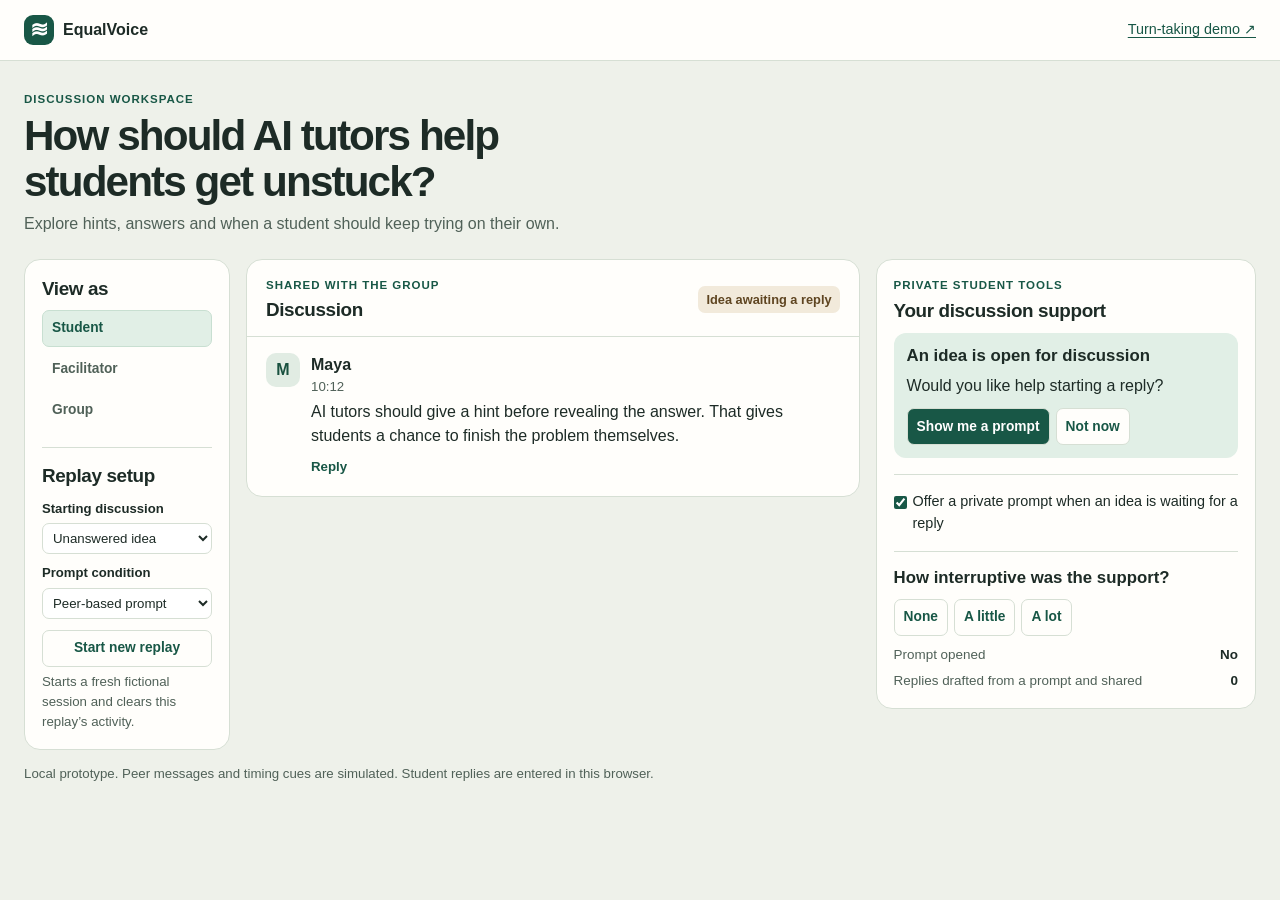
==== discussion.html @ 735eba05 "Add A1-inspired discussion workspace Replay unanswered and active discussion states, offer contextua" ====
<!doctype html>
<html lang="en">
<head>
  <meta charset="utf-8">
  <meta name="viewport" content="width=device-width, initial-scale=1">
  <meta name="theme-color" content="#eef1ea">
  <title>EqualVoice | Discussion workspace</title>
  <link rel="stylesheet" href="discussion.css">
  <script src="discussion.js" defer></script>
</head>
<body>
  <header class="topbar">
    <a class="brand" href="discussion.html"><span class="brand-mark" aria-hidden="true">≋</span> EqualVoice</a>
    <a href="index.html">Turn-taking demo <span aria-hidden="true">↗</span></a>
  </header>

  <main class="shell">
    <div class="intro">
      <p class="eyebrow">Discussion workspace</p>
      <h1>How should AI tutors help students get unstuck?</h1>
      <p class="subtitle">Explore hints, answers and when a student should keep trying on their own.</p>
    </div>

    <div class="workspace">
      <aside class="review" aria-label="Review controls">
        <h2>View as</h2>
        <nav class="views" aria-label="Discussion roles">
          <button type="button" data-view="student" aria-pressed="true">Student</button>
          <button type="button" data-view="facilitator" aria-pressed="false">Facilitator</button>
          <button type="button" data-view="group" aria-pressed="false">Group</button>
        </nav>
        <form id="replay-form">
          <h2>Replay setup</h2>
          <label for="starting-point">Starting discussion</label>
          <select id="starting-point" name="startingPoint">
            <option value="unanswered">Unanswered idea</option>
            <option value="active">Active exchange</option>
          </select>
          <label for="prompt-type">Prompt condition</label>
          <select id="prompt-type" name="promptType">
            <option value="contextual">Peer-based prompt</option>
            <option value="general">General invitation</option>
          </select>
          <button type="submit" class="button-outline">Start new replay</button>
          <p class="small">Starts a fresh fictional session and clears this replay’s activity.</p>
        </form>
      </aside>

      <section class="conversation" aria-labelledby="conversation-title">
        <header class="conversation-header">
          <div>
            <p class="eyebrow">Shared with the group</p>
            <h2 id="conversation-title">Discussion</h2>
          </div>
          <p id="discussion-state" class="state" role="status"></p>
        </header>
        <ol id="messages" class="messages" aria-label="Discussion messages"></ol>
        <div id="composer" class="composer" hidden></div>
      </section>

      <aside id="side-panel" class="side-panel" aria-labelledby="role-title" hidden></aside>
    </div>
    <p class="prototype-note">Local prototype. Peer messages and timing cues are simulated. Student replies are entered in this browser.</p>
    <div id="announcement" class="visually-hidden" role="status" aria-live="polite"></div>
  </main>
</body>
</html>
---- discussion.css ----
:root {
  font-family: 'Instrument Sans', 'Segoe UI', sans-serif;
  color: #1d2b26;
  background: #eef1ea;
  line-height: 1.5;
  --ink: #1d2b26;
  --green: #185746;
  --light-green: #e1efe6;
  --muted: #506158;
  --border: #d6dfd4;
  --paper: #fffefb;
}

* { box-sizing: border-box; }
[hidden] { display: none !important; }
body, h1, h2, h3, p { margin: 0; }
button, select, textarea { font: inherit; }
a { color: var(--green); text-underline-offset: .2em; }
button, select, textarea, a { -webkit-tap-highlight-color: transparent; }
:focus-visible { outline: 3px solid #ab5327; outline-offset: 2px; }

.topbar {
  display: flex;
  justify-content: space-between;
  align-items: center;
  gap: 14px;
  padding: 15px max(24px, calc((100% - 1260px) / 2));
  background: var(--paper);
  border-bottom: 1px solid var(--border);
}
.topbar > a:last-child { font-size: .9rem; }
.brand { display: inline-flex; align-items: center; gap: 9px; font-weight: 750; color: var(--ink); text-decoration: none; }
.brand-mark { display: grid; place-items: center; width: 30px; height: 30px; border-radius: 9px; background: var(--green); color: white; font-size: 1.4rem; line-height: 1; }
.shell { width: min(1260px, calc(100% - 48px)); margin-inline: auto; }
.intro { padding: 30px 0 23px; }
.eyebrow { font-size: .72rem; font-weight: 750; letter-spacing: .085em; text-transform: uppercase; color: var(--green); }
h1 { font-size: clamp(1.9rem, 3.3vw, 3.15rem); line-height: 1.08; letter-spacing: -.045em; max-width: 760px; margin-block: 5px 8px; text-wrap: balance; }
h2 { font-size: 1.18rem; line-height: 1.25; letter-spacing: -.02em; }
h3 { font-size: 1.05rem; line-height: 1.25; }
.subtitle, .small, .prototype-note { color: var(--muted); }
.small, .prototype-note { font-size: .83rem; }
.workspace { display: grid; grid-template-columns: 206px minmax(0, 1fr) minmax(275px, .62fr); align-items: start; gap: 16px; }
.workspace:has(.side-panel[hidden]) { grid-template-columns: 206px minmax(0, 1fr); }
.review, .conversation, .side-panel { border: 1px solid var(--border); border-radius: 16px; background: var(--paper); min-width: 0; }
.review, .side-panel { padding: 17px; }
.review h2 { margin-bottom: 9px; }
.views { display: grid; gap: 4px; }
.views button { text-align: left; background: transparent; border-color: transparent; color: var(--muted); }
.views button[aria-pressed='true'] { background: var(--light-green); border-color: #c8dfd1; color: var(--green); }
#replay-form { display: grid; gap: 5px; margin-top: 18px; padding-top: 16px; border-top: 1px solid var(--border); }
#replay-form h2 { margin-bottom: 2px; }
#replay-form label { margin-top: 4px; font-size: .82rem; font-weight: 650; }
#replay-form button { margin-top: 6px; }

.conversation-header { display: flex; align-items: center; justify-content: space-between; gap: 10px; padding: 17px 19px 15px; border-bottom: 1px solid var(--border); }
.conversation-header h2 { margin-top: 3px; }
.state { padding: 4px 8px; border-radius: 7px; background: #f2eadb; color: #5f4521; font-size: .8rem; font-weight: 650; }
.state.active { background: var(--light-green); color: var(--green); }
.messages { padding: 0 19px; margin: 0; list-style: none; }
.message { display: grid; grid-template-columns: 34px minmax(0, 1fr); gap: 11px; padding: 16px 0; border-bottom: 1px solid var(--border); }
.message:last-child { border-bottom: 0; }
.avatar { display: grid; place-items: center; width: 34px; height: 34px; border-radius: 10px; background: #e1ece3; color: #19513f; font-weight: 750; }
.avatar.L { background: #ece5f2; color: #57436a; }
.avatar.A { background: #f2e9d7; color: #6a4d23; }
.message p { overflow-wrap: anywhere; }
.message .small { display: block; }
.message .body { margin-top: 3px; white-space: pre-wrap; }
.message .reply-link { margin-top: 6px; padding: 2px 0; border: 0; background: transparent; color: var(--green); min-height: 26px; font-size: .83rem; }

.side-panel .eyebrow { margin-bottom: 4px; }
.side-panel h2 { margin-bottom: 11px; }
.side-panel p + p, .side-panel h3 + p { margin-top: 7px; }
.side-panel section + section { margin-top: 16px; padding-top: 16px; border-top: 1px solid var(--border); }
.invitation { padding: 13px; background: var(--light-green); border-radius: 12px; }
blockquote { margin: 10px 0; padding: 8px 10px; border-left: 3px solid #7f9f8d; background: #eef3eb; border-radius: 0 6px 6px 0; }
blockquote p { overflow-wrap: anywhere; white-space: pre-wrap; }
blockquote cite { display: block; margin-top: 3px; font-style: normal; font-size: .79rem; color: var(--muted); }
.actions { display: flex; align-items: center; gap: 6px; flex-wrap: wrap; margin-top: 10px; }
.preference { display: flex; align-items: flex-start; gap: 6px; font-size: .9rem; }
.preference input { accent-color: var(--green); margin: 5px 0 0; }
.composer { padding: 13px 19px 17px; border-top: 1px solid var(--border); background: #f9faf5; border-radius: 0 0 16px 16px; }
.composer label { display: block; font-weight: 650; margin-bottom: 5px; }
.composer textarea { margin-block: 7px 1px; min-height: 100px; width: 100%; resize: vertical; display: block; padding: 8px; }
.composer select { width: auto; max-width: 100%; }
button, select, textarea { border: 1px solid var(--border); border-radius: 7px; }
button { min-height: 37px; cursor: pointer; padding: 5px 9px; background: var(--green); color: white; font-size: .86rem; font-weight: 650; }
button:hover:not(:disabled) { filter: brightness(.91); }
button:disabled { cursor: default; color: var(--muted); background: #e8ebe6; }
.button-outline { background: var(--paper); color: var(--green); }
select { padding: 6px; width: 100%; background: white; color: var(--ink); font-size: .83rem; }
.metrics { display: grid; gap: 6px; padding: 0; margin: 9px 0 0; }
.metrics div { display: flex; justify-content: space-between; gap: 7px; font-size: .84rem; }
.metrics dt { color: var(--muted); }
.metrics dd { text-align: right; margin: 0; font-weight: 650; }
.prototype-note { margin-block: 14px 24px; }
.visually-hidden { position: absolute; width: 1px; height: 1px; clip-path: inset(50%); overflow: hidden; }

@media (max-width: 1020px) {
  .workspace { grid-template-columns: minmax(0, 1fr) minmax(255px, .7fr); }
  .workspace:has(.side-panel[hidden]) { grid-template-columns: minmax(0, 1fr); }
  .review { grid-column: 1 / -1; display: grid; grid-template-columns: 1fr 1.6fr; gap: 2px 17px; }
  .review h2 { grid-column: 1; }
  .views { grid-column: 1; grid-row: 2; display: flex; flex-wrap: wrap; align-content: flex-start; }
  #replay-form { grid-column: 2; grid-row: 1 / 3; margin: 0; padding: 0; border: 0; }
}
@media (max-width: 665px) {
  .shell { width: calc(100% - 24px); }
  .topbar { padding-inline: 12px; }
  .intro { padding-block: 22px 16px; }
  .workspace, .workspace:has(.side-panel[hidden]) { grid-template-columns: minmax(0, 1fr); }
  .review { display: block; }
  #replay-form { margin-top: 12px; padding-top: 12px; border-top: 1px solid var(--border); }
  .conversation-header, .messages, .composer { padding-inline: 13px; }
}
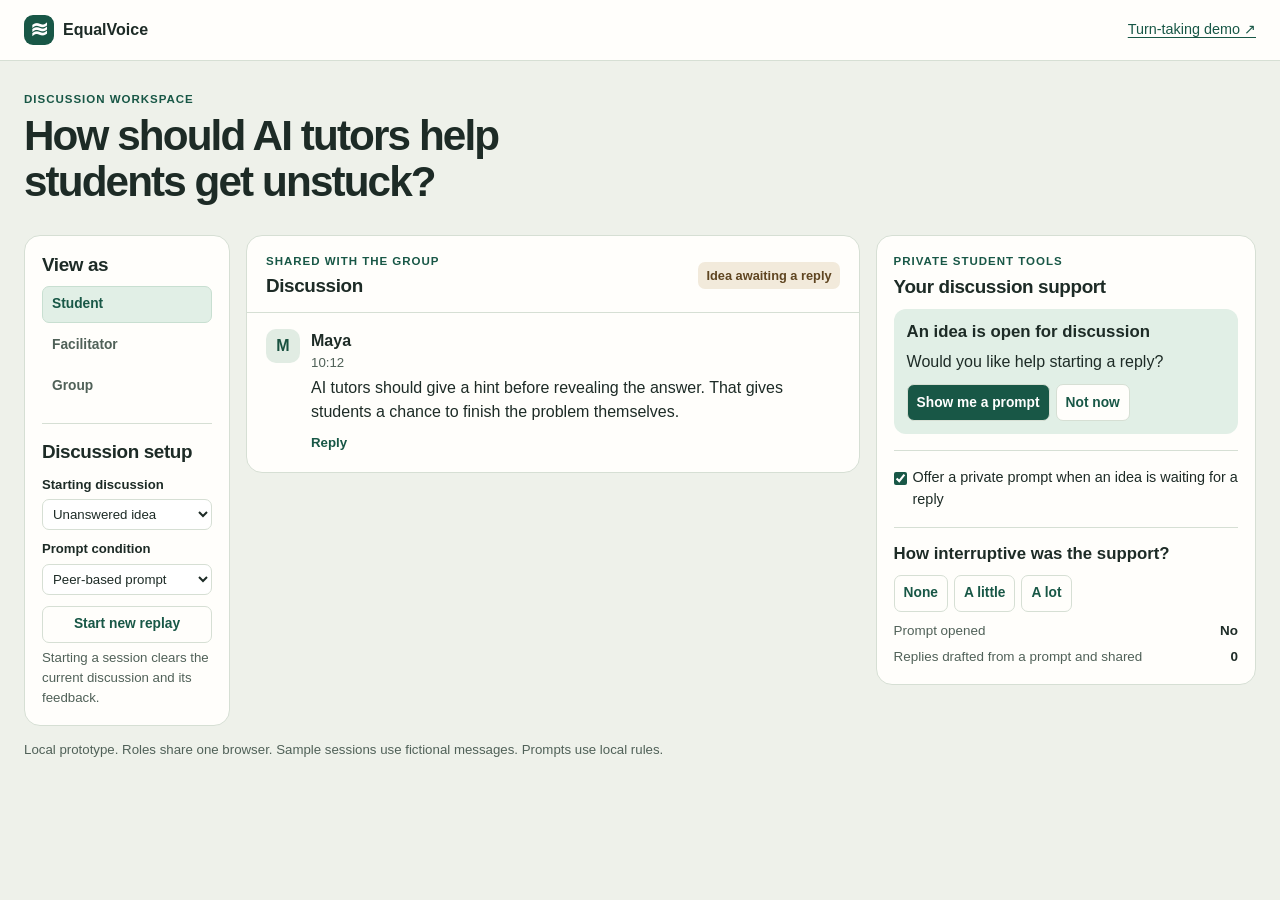
==== commit 4aa8f66f: "Support custom EqualVoice discussions Let reviewers supply a topic, participant posts and linked rep" ====
--- a/discussion.html
+++ b/discussion.html
@@ -17,8 +17,7 @@
   <main class="shell">
     <div class="intro">
       <p class="eyebrow">Discussion workspace</p>
-      <h1>How should AI tutors help students get unstuck?</h1>
-      <p class="subtitle">Explore hints, answers and when a student should keep trying on their own.</p>
+      <h1 id="discussion-topic">How should AI tutors help students get unstuck?</h1>
     </div>
 
     <div class="workspace">
@@ -30,19 +29,24 @@
           <button type="button" data-view="group" aria-pressed="false">Group</button>
         </nav>
         <form id="replay-form">
-          <h2>Replay setup</h2>
+          <h2>Discussion setup</h2>
           <label for="starting-point">Starting discussion</label>
           <select id="starting-point" name="startingPoint">
             <option value="unanswered">Unanswered idea</option>
             <option value="active">Active exchange</option>
+            <option value="custom">Custom discussion</option>
           </select>
+          <div id="custom-setup" hidden>
+            <label for="custom-topic">Discussion topic</label>
+            <input id="custom-topic" name="topic" type="text" maxlength="120" placeholder="Enter a topic" disabled>
+          </div>
           <label for="prompt-type">Prompt condition</label>
           <select id="prompt-type" name="promptType">
             <option value="contextual">Peer-based prompt</option>
             <option value="general">General invitation</option>
           </select>
-          <button type="submit" class="button-outline">Start new replay</button>
-          <p class="small">Starts a fresh fictional session and clears this replay’s activity.</p>
+          <button id="start-discussion" type="submit" class="button-outline">Start new replay</button>
+          <p class="small">Starting a session clears the current discussion and its feedback.</p>
         </form>
       </aside>
 
@@ -55,12 +59,13 @@
           <p id="discussion-state" class="state" role="status"></p>
         </header>
         <ol id="messages" class="messages" aria-label="Discussion messages"></ol>
+        <p id="empty-discussion" class="empty-discussion" hidden>Discussion posts will appear here.</p>
         <div id="composer" class="composer" hidden></div>
       </section>
 
       <aside id="side-panel" class="side-panel" aria-labelledby="role-title" hidden></aside>
     </div>
-    <p class="prototype-note">Local prototype. Peer messages and timing cues are simulated. Student replies are entered in this browser.</p>
+    <p class="prototype-note">Local prototype. Roles share one browser. Sample sessions use fictional messages. Prompts use local rules.</p>
     <div id="announcement" class="visually-hidden" role="status" aria-live="polite"></div>
   </main>
 </body>
--- a/discussion.css
+++ b/discussion.css
@@ -14,7 +14,7 @@
 * { box-sizing: border-box; }
 [hidden] { display: none !important; }
 body, h1, h2, h3, p { margin: 0; }
-button, select, textarea { font: inherit; }
+button, input, select, textarea { font: inherit; }
 a { color: var(--green); text-underline-offset: .2em; }
 button, select, textarea, a { -webkit-tap-highlight-color: transparent; }
 :focus-visible { outline: 3px solid #ab5327; outline-offset: 2px; }
@@ -34,10 +34,10 @@
 .shell { width: min(1260px, calc(100% - 48px)); margin-inline: auto; }
 .intro { padding: 30px 0 23px; }
 .eyebrow { font-size: .72rem; font-weight: 750; letter-spacing: .085em; text-transform: uppercase; color: var(--green); }
-h1 { font-size: clamp(1.9rem, 3.3vw, 3.15rem); line-height: 1.08; letter-spacing: -.045em; max-width: 760px; margin-block: 5px 8px; text-wrap: balance; }
+h1 { font-size: clamp(1.9rem, 3.3vw, 3.15rem); line-height: 1.08; letter-spacing: -.045em; max-width: 760px; margin-block: 5px 8px; text-wrap: balance; overflow-wrap: anywhere; }
 h2 { font-size: 1.18rem; line-height: 1.25; letter-spacing: -.02em; }
 h3 { font-size: 1.05rem; line-height: 1.25; }
-.subtitle, .small, .prototype-note { color: var(--muted); }
+.small, .prototype-note { color: var(--muted); }
 .small, .prototype-note { font-size: .83rem; }
 .workspace { display: grid; grid-template-columns: 206px minmax(0, 1fr) minmax(275px, .62fr); align-items: start; gap: 16px; }
 .workspace:has(.side-panel[hidden]) { grid-template-columns: 206px minmax(0, 1fr); }
@@ -51,12 +51,17 @@
 #replay-form h2 { margin-bottom: 2px; }
 #replay-form label { margin-top: 4px; font-size: .82rem; font-weight: 650; }
 #replay-form button { margin-top: 6px; }
+#custom-setup, .peer-form { display: grid; gap: 6px; }
+.peer-form { margin-top: 12px; }
+.peer-form label { font-size: .83rem; font-weight: 650; }
+.peer-form textarea { resize: vertical; min-height: 85px; }
 
 .conversation-header { display: flex; align-items: center; justify-content: space-between; gap: 10px; padding: 17px 19px 15px; border-bottom: 1px solid var(--border); }
 .conversation-header h2 { margin-top: 3px; }
 .state { padding: 4px 8px; border-radius: 7px; background: #f2eadb; color: #5f4521; font-size: .8rem; font-weight: 650; }
 .state.active { background: var(--light-green); color: var(--green); }
 .messages { padding: 0 19px; margin: 0; list-style: none; }
+.empty-discussion { padding: 18px 19px; color: var(--muted); }
 .message { display: grid; grid-template-columns: 34px minmax(0, 1fr); gap: 11px; padding: 16px 0; border-bottom: 1px solid var(--border); }
 .message:last-child { border-bottom: 0; }
 .avatar { display: grid; place-items: center; width: 34px; height: 34px; border-radius: 10px; background: #e1ece3; color: #19513f; font-weight: 750; }
@@ -82,12 +87,12 @@
 .composer label { display: block; font-weight: 650; margin-bottom: 5px; }
 .composer textarea { margin-block: 7px 1px; min-height: 100px; width: 100%; resize: vertical; display: block; padding: 8px; }
 .composer select { width: auto; max-width: 100%; }
-button, select, textarea { border: 1px solid var(--border); border-radius: 7px; }
+button, input, select, textarea { border: 1px solid var(--border); border-radius: 7px; }
 button { min-height: 37px; cursor: pointer; padding: 5px 9px; background: var(--green); color: white; font-size: .86rem; font-weight: 650; }
 button:hover:not(:disabled) { filter: brightness(.91); }
 button:disabled { cursor: default; color: var(--muted); background: #e8ebe6; }
 .button-outline { background: var(--paper); color: var(--green); }
-select { padding: 6px; width: 100%; background: white; color: var(--ink); font-size: .83rem; }
+select, input[type='text'], .peer-form textarea { padding: 6px; width: 100%; background: white; color: var(--ink); font-size: .83rem; }
 .metrics { display: grid; gap: 6px; padding: 0; margin: 9px 0 0; }
 .metrics div { display: flex; justify-content: space-between; gap: 7px; font-size: .84rem; }
 .metrics dt { color: var(--muted); }
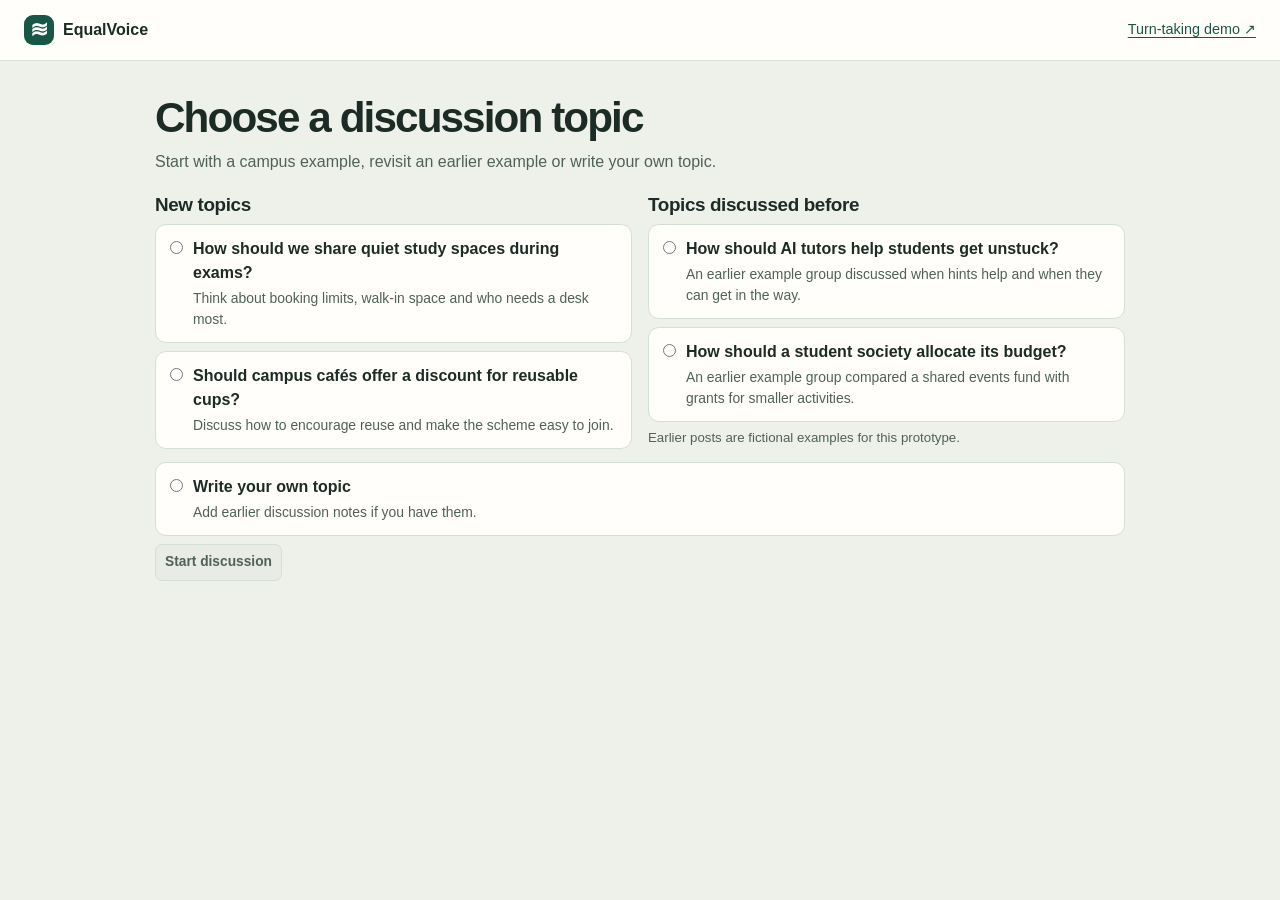
==== commit 44d16e0e: "Choose a discussion topic before starting a session Offer fresh topics, fictional earlier examples, " ====
--- a/discussion.html
+++ b/discussion.html
@@ -6,66 +6,106 @@
   <meta name="theme-color" content="#eef1ea">
   <title>EqualVoice | Discussion workspace</title>
   <link rel="stylesheet" href="discussion.css">
+  <script src="discussion-topics.js" defer></script>
   <script src="discussion.js" defer></script>
 </head>
 <body>
   <header class="topbar">
-    <a class="brand" href="discussion.html"><span class="brand-mark" aria-hidden="true">≋</span> EqualVoice</a>
+    <span class="brand"><span class="brand-mark" aria-hidden="true">≋</span> EqualVoice</span>
     <a href="index.html">Turn-taking demo <span aria-hidden="true">↗</span></a>
   </header>
 
   <main class="shell">
-    <div class="intro">
-      <p class="eyebrow">Discussion workspace</p>
-      <h1 id="discussion-topic">How should AI tutors help students get unstuck?</h1>
-    </div>
+    <section id="discussion-setup" aria-labelledby="setup-title">
+      <div class="intro">
+        <h1 id="setup-title">Choose a discussion topic</h1>
+        <p>Start with a campus example, revisit an earlier example or write your own topic.</p>
+      </div>
+      <form id="replay-form">
+        <fieldset class="topic-picker">
+          <legend class="visually-hidden">Discussion topic</legend>
+          <div class="topic-groups">
+            <div class="topic-group">
+              <h2>New topics</h2>
+              <div id="new-topics" class="topic-options"></div>
+            </div>
+            <div class="topic-group">
+              <h2>Topics discussed before</h2>
+              <div id="previous-topics" class="topic-options"></div>
+              <p class="small">Earlier posts are fictional examples for this prototype.</p>
+            </div>
+          </div>
+          <label class="topic-card custom-card">
+            <input type="radio" name="topicChoice" value="custom" required>
+            <span><strong>Write your own topic</strong><span>Add earlier discussion notes if you have them.</span></span>
+          </label>
+        </fieldset>
+        <div id="custom-setup" class="setup-fields" hidden>
+          <label for="custom-topic">Your discussion topic</label>
+          <input id="custom-topic" name="customTopic" type="text" maxlength="120" placeholder="Enter a topic" disabled>
+          <label for="prior-notes">Earlier discussion notes <span class="small">(optional)</span></label>
+          <textarea id="prior-notes" name="priorNotes" rows="3" maxlength="1600" placeholder="Paste a short recap for the group" disabled></textarea>
+        </div>
+        <div id="session-options" class="setup-options" hidden>
+          <div class="setup-fields" id="starting-point-field">
+            <label for="starting-point">Start the discussion</label>
+            <select id="starting-point" name="startingPoint">
+              <option value="empty">With no posts yet</option>
+              <option value="unanswered">With one example idea</option>
+              <option value="active">With an example idea and replies</option>
+            </select>
+          </div>
+          <div class="setup-fields">
+            <label for="prompt-type">Private prompt style</label>
+            <select id="prompt-type" name="promptType">
+              <option value="contextual">Help respond to a peer’s idea</option>
+              <option value="general">Ask for any contribution</option>
+            </select>
+          </div>
+        </div>
+        <div class="setup-footer">
+          <button id="start-discussion" type="submit" disabled>Start discussion</button>
+          <button type="button" data-action="return-to-discussion" class="button-outline" hidden>Back to current discussion</button>
+          <p id="reset-notice" class="small" hidden>Starting a discussion replaces the current session, including drafts and feedback.</p>
+        </div>
+      </form>
+    </section>
 
-    <div class="workspace">
-      <aside class="review" aria-label="Review controls">
-        <h2>View as</h2>
+    <section id="discussion-session" aria-labelledby="discussion-topic" hidden>
+      <div class="intro session-intro">
+        <div><p class="eyebrow">Current discussion</p><h1 id="discussion-topic"></h1></div>
+        <button type="button" data-action="change-topic" class="button-outline">Change topic</button>
+      </div>
+      <div class="role-bar">
+        <p class="small">View as</p>
         <nav class="views" aria-label="Discussion roles">
           <button type="button" data-view="student" aria-pressed="true">Student</button>
           <button type="button" data-view="facilitator" aria-pressed="false">Facilitator</button>
-          <button type="button" data-view="group" aria-pressed="false">Group</button>
+          <button type="button" data-view="group" aria-pressed="false">Group display</button>
         </nav>
-        <form id="replay-form">
-          <h2>Discussion setup</h2>
-          <label for="starting-point">Starting discussion</label>
-          <select id="starting-point" name="startingPoint">
-            <option value="unanswered">Unanswered idea</option>
-            <option value="active">Active exchange</option>
-            <option value="custom">Custom discussion</option>
-          </select>
-          <div id="custom-setup" hidden>
-            <label for="custom-topic">Discussion topic</label>
-            <input id="custom-topic" name="topic" type="text" maxlength="120" placeholder="Enter a topic" disabled>
-          </div>
-          <label for="prompt-type">Prompt condition</label>
-          <select id="prompt-type" name="promptType">
-            <option value="contextual">Peer-based prompt</option>
-            <option value="general">General invitation</option>
-          </select>
-          <button id="start-discussion" type="submit" class="button-outline">Start new replay</button>
-          <p class="small">Starting a session clears the current discussion and its feedback.</p>
-        </form>
-      </aside>
+      </div>
 
-      <section class="conversation" aria-labelledby="conversation-title">
-        <header class="conversation-header">
-          <div>
-            <p class="eyebrow">Shared with the group</p>
-            <h2 id="conversation-title">Discussion</h2>
-          </div>
-          <p id="discussion-state" class="state" role="status"></p>
-        </header>
-        <ol id="messages" class="messages" aria-label="Discussion messages"></ol>
-        <p id="empty-discussion" class="empty-discussion" hidden>Discussion posts will appear here.</p>
-        <div id="composer" class="composer" hidden></div>
-      </section>
-
-      <aside id="side-panel" class="side-panel" aria-labelledby="role-title" hidden></aside>
-    </div>
-    <p class="prototype-note">Local prototype. Roles share one browser. Sample sessions use fictional messages. Prompts use local rules.</p>
+      <div class="workspace">
+        <section class="conversation" aria-labelledby="conversation-title">
+          <header class="conversation-header">
+            <div>
+              <p class="eyebrow">Shared with the group</p>
+              <h2 id="conversation-title">Discussion</h2>
+            </div>
+            <p id="discussion-state" class="state" role="status"></p>
+          </header>
+          <details class="prior-notes" id="discussion-notes" hidden>
+            <summary>Earlier discussion notes</summary>
+            <p id="notes-text"></p>
+          </details>
+          <ol id="messages" class="messages" aria-label="Discussion messages"></ol>
+          <p id="empty-discussion" class="empty-discussion" hidden>Use Facilitator to add the first participant’s idea.</p>
+          <div id="composer" class="composer" hidden></div>
+        </section>
+        <aside id="side-panel" class="side-panel" aria-labelledby="role-title" hidden></aside>
+      </div>
+      <p class="prototype-note">Local prototype. Roles share one browser. Example posts are fictional. Prompts use local rules.</p>
+    </section>
     <div id="announcement" class="visually-hidden" role="status" aria-live="polite"></div>
   </main>
 </body>
--- a/discussion.css
+++ b/discussion.css
@@ -29,37 +29,59 @@
   border-bottom: 1px solid var(--border);
 }
 .topbar > a:last-child { font-size: .9rem; }
-.brand { display: inline-flex; align-items: center; gap: 9px; font-weight: 750; color: var(--ink); text-decoration: none; }
+.brand { display: inline-flex; align-items: center; gap: 9px; font-weight: 750; color: var(--ink); }
 .brand-mark { display: grid; place-items: center; width: 30px; height: 30px; border-radius: 9px; background: var(--green); color: white; font-size: 1.4rem; line-height: 1; }
 .shell { width: min(1260px, calc(100% - 48px)); margin-inline: auto; }
-.intro { padding: 30px 0 23px; }
+.intro { padding: 29px 0 19px; }
+.intro > p { color: var(--muted); margin-top: 9px; }
 .eyebrow { font-size: .72rem; font-weight: 750; letter-spacing: .085em; text-transform: uppercase; color: var(--green); }
 h1 { font-size: clamp(1.9rem, 3.3vw, 3.15rem); line-height: 1.08; letter-spacing: -.045em; max-width: 760px; margin-block: 5px 8px; text-wrap: balance; overflow-wrap: anywhere; }
 h2 { font-size: 1.18rem; line-height: 1.25; letter-spacing: -.02em; }
 h3 { font-size: 1.05rem; line-height: 1.25; }
 .small, .prototype-note { color: var(--muted); }
 .small, .prototype-note { font-size: .83rem; }
-.workspace { display: grid; grid-template-columns: 206px minmax(0, 1fr) minmax(275px, .62fr); align-items: start; gap: 16px; }
-.workspace:has(.side-panel[hidden]) { grid-template-columns: 206px minmax(0, 1fr); }
-.review, .conversation, .side-panel { border: 1px solid var(--border); border-radius: 16px; background: var(--paper); min-width: 0; }
-.review, .side-panel { padding: 17px; }
-.review h2 { margin-bottom: 9px; }
-.views { display: grid; gap: 4px; }
-.views button { text-align: left; background: transparent; border-color: transparent; color: var(--muted); }
+#discussion-setup { max-width: 970px; margin: 0 auto 24px; }
+.topic-picker { padding: 0; margin: 0; border: 0; min-width: 0; }
+.topic-groups { display: grid; grid-template-columns: repeat(2, minmax(0, 1fr)); gap: 16px; }
+.topic-group { min-width: 0; }
+.topic-group h2 { margin-bottom: 8px; }
+.topic-group > p { margin-top: 6px; }
+.topic-options { display: grid; gap: 8px; }
+.topic-card { display: flex; align-items: flex-start; gap: 10px; padding: 12px 14px; border-radius: 11px; border: 1px solid var(--border); background: var(--paper); cursor: pointer; }
+.topic-card > input { margin: 4px 0 0; flex: 0 0 auto; accent-color: var(--green); }
+.topic-card > span { display: grid; gap: 3px; }
+.topic-card > span > span { font-size: .87rem; color: var(--muted); }
+.topic-card:hover { border-color: #82a596; }
+.topic-card:has(input:checked) { border-color: var(--green); background: var(--light-green); }
+.custom-card { margin-top: 13px; }
+.setup-options { display: grid; grid-template-columns: repeat(2, minmax(0, 1fr)); gap: 10px 16px; padding: 12px 0; }
+.setup-fields, .peer-form { display: grid; gap: 6px; }
+.setup-fields label, .peer-form label { font-size: .87rem; font-weight: 650; }
+#custom-setup { margin-top: 11px; }
+#prior-notes { resize: vertical; }
+.setup-footer { display: flex; align-items: center; flex-wrap: wrap; gap: 8px; margin-top: 8px; }
+.setup-footer > p { flex-basis: 100%; }
+
+.session-intro { display: flex; align-items: flex-start; justify-content: space-between; gap: 15px; }
+.session-intro > button { flex: 0 0 auto; }
+.role-bar { display: flex; align-items: center; flex-wrap: wrap; gap: 8px; margin-bottom: 11px; }
+.views { display: flex; flex-wrap: wrap; gap: 4px; }
+.views button { background: var(--paper); color: var(--muted); }
 .views button[aria-pressed='true'] { background: var(--light-green); border-color: #c8dfd1; color: var(--green); }
-#replay-form { display: grid; gap: 5px; margin-top: 18px; padding-top: 16px; border-top: 1px solid var(--border); }
-#replay-form h2 { margin-bottom: 2px; }
-#replay-form label { margin-top: 4px; font-size: .82rem; font-weight: 650; }
-#replay-form button { margin-top: 6px; }
-#custom-setup, .peer-form { display: grid; gap: 6px; }
+.workspace { display: grid; grid-template-columns: minmax(0, 1fr) minmax(280px, .53fr); align-items: start; gap: 16px; }
+.workspace:has(.side-panel[hidden]) { grid-template-columns: minmax(0, 1fr); }
+.conversation, .side-panel { border: 1px solid var(--border); border-radius: 16px; background: var(--paper); min-width: 0; }
+.side-panel { padding: 17px; }
 .peer-form { margin-top: 12px; }
-.peer-form label { font-size: .83rem; font-weight: 650; }
 .peer-form textarea { resize: vertical; min-height: 85px; }
 
 .conversation-header { display: flex; align-items: center; justify-content: space-between; gap: 10px; padding: 17px 19px 15px; border-bottom: 1px solid var(--border); }
 .conversation-header h2 { margin-top: 3px; }
 .state { padding: 4px 8px; border-radius: 7px; background: #f2eadb; color: #5f4521; font-size: .8rem; font-weight: 650; }
 .state.active { background: var(--light-green); color: var(--green); }
+.prior-notes { padding: 10px 19px; background: #f5f5ed; border-bottom: 1px solid var(--border); font-size: .9rem; }
+.prior-notes summary { cursor: pointer; font-weight: 650; }
+.prior-notes p { padding-top: 6px; white-space: pre-wrap; overflow-wrap: anywhere; }
 .messages { padding: 0 19px; margin: 0; list-style: none; }
 .empty-discussion { padding: 18px 19px; color: var(--muted); }
 .message { display: grid; grid-template-columns: 34px minmax(0, 1fr); gap: 11px; padding: 16px 0; border-bottom: 1px solid var(--border); }
@@ -92,7 +114,7 @@
 button:hover:not(:disabled) { filter: brightness(.91); }
 button:disabled { cursor: default; color: var(--muted); background: #e8ebe6; }
 .button-outline { background: var(--paper); color: var(--green); }
-select, input[type='text'], .peer-form textarea { padding: 6px; width: 100%; background: white; color: var(--ink); font-size: .83rem; }
+select, input[type='text'], .peer-form textarea, #prior-notes { padding: 7px; width: 100%; background: white; color: var(--ink); font-size: .88rem; }
 .metrics { display: grid; gap: 6px; padding: 0; margin: 9px 0 0; }
 .metrics div { display: flex; justify-content: space-between; gap: 7px; font-size: .84rem; }
 .metrics dt { color: var(--muted); }
@@ -100,20 +122,11 @@
 .prototype-note { margin-block: 14px 24px; }
 .visually-hidden { position: absolute; width: 1px; height: 1px; clip-path: inset(50%); overflow: hidden; }
 
-@media (max-width: 1020px) {
-  .workspace { grid-template-columns: minmax(0, 1fr) minmax(255px, .7fr); }
-  .workspace:has(.side-panel[hidden]) { grid-template-columns: minmax(0, 1fr); }
-  .review { grid-column: 1 / -1; display: grid; grid-template-columns: 1fr 1.6fr; gap: 2px 17px; }
-  .review h2 { grid-column: 1; }
-  .views { grid-column: 1; grid-row: 2; display: flex; flex-wrap: wrap; align-content: flex-start; }
-  #replay-form { grid-column: 2; grid-row: 1 / 3; margin: 0; padding: 0; border: 0; }
-}
 @media (max-width: 665px) {
   .shell { width: calc(100% - 24px); }
   .topbar { padding-inline: 12px; }
   .intro { padding-block: 22px 16px; }
-  .workspace, .workspace:has(.side-panel[hidden]) { grid-template-columns: minmax(0, 1fr); }
-  .review { display: block; }
-  #replay-form { margin-top: 12px; padding-top: 12px; border-top: 1px solid var(--border); }
+  .workspace, .topic-groups, .setup-options { grid-template-columns: minmax(0, 1fr); }
+  .session-intro { flex-direction: column; gap: 8px; }
   .conversation-header, .messages, .composer { padding-inline: 13px; }
 }
